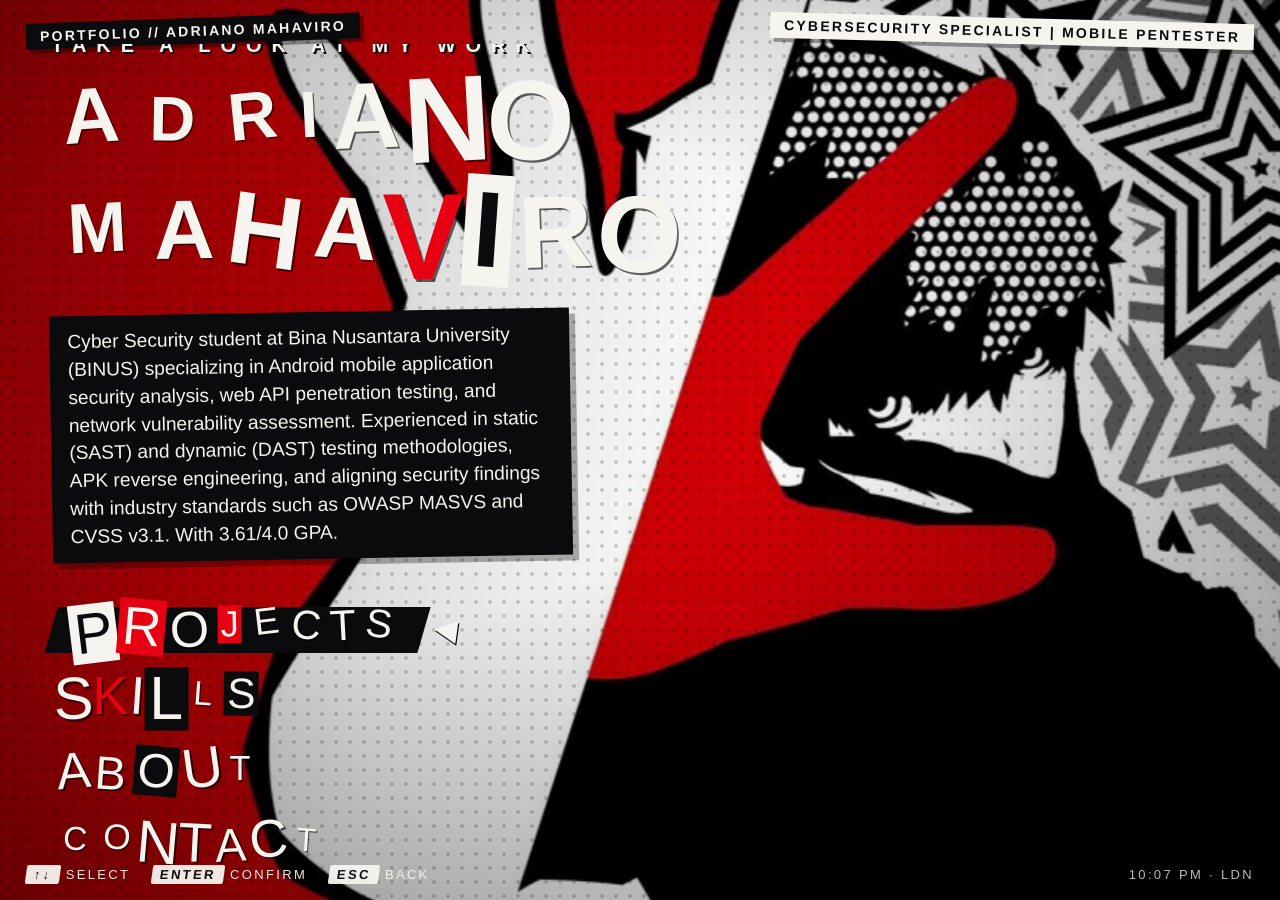
==== index.html @ ca7a55b4 "Update index.html" ====
<!DOCTYPE html>
<html lang="en">
<head>
<meta charset="UTF-8">
<meta name="viewport" content="width=device-width, initial-scale=1.0">
<title>ADRIANO MAHAVIRO · PORTFOLIO</title>
<link rel="stylesheet" href="css/style.css">
</head>
<body data-screen="home">

<!-- Background art layers -->
<div id="bg" aria-hidden="true">
  <div class="bg-layer" id="bg-stripes"></div>
  <svg class="bg-star" style="left:6%;top:8%;width:26vmax;height:26vmax" viewBox="0 0 100 100">
    <polygon points="50,0 60,35 98,35 68,57 78,94 50,72 22,94 32,57 2,35 40,35" fill="#000"/>
  </svg>
  <svg class="bg-star s2" style="right:4%;bottom:6%;width:34vmax;height:34vmax" viewBox="0 0 100 100">
    <polygon points="50,0 60,35 98,35 68,57 78,94 50,72 22,94 32,57 2,35 40,35" fill="#fff"/>
  </svg>
  <!-- Per-screen menu artwork: assets/menus/<screen>.jpg
       Each falls back to the CSS stripes if its file is missing -->
  <img class="menu-art" id="art-home" src="assets/menus/home.jpg" alt=""
       onload="document.body.classList.add('has-art-home')" onerror="this.remove()">
  <img class="menu-art" id="art-projects" src="assets/menus/projects.jpg" alt=""
       onload="document.body.classList.add('has-art-projects')" onerror="this.remove()">
  <img class="menu-art" id="art-skills" src="assets/menus/skills.jpg" alt=""
       onload="document.body.classList.add('has-art-skills')" onerror="this.remove()">
  <img class="menu-art" id="art-about" src="assets/menus/about.jpg" alt=""
       onload="document.body.classList.add('has-art-about')" onerror="this.remove()">
  <img class="menu-art" id="art-contact" src="assets/menus/contact.jpg" alt=""
       onload="document.body.classList.add('has-art-contact')" onerror="this.remove()">
  <div class="bg-layer" id="bg-halftone"></div>
  <div class="bg-layer" id="bg-vignette"></div>
</div>
<div id="slash" aria-hidden="true"></div>

<!-- Hero art: drop your file at assets/hero.png (transparent PNG looks best) -->
<img id="hero-art" src="assets/hero.png" alt="" onerror="this.remove()">

<!-- Screen transition wipe -->
<div id="wipe" aria-hidden="true">
  <div class="pane p3"></div>
  <div class="pane p2"></div>
  <div class="pane p1"></div>
  <div class="flash"></div>
</div>

<!-- Custom animated cursor + select sound -->
<div id="cursor" aria-hidden="true"></div>
<audio id="sfx-select" src="assets/sfx/select.mp3" preload="auto"></audio>

<div id="shell">
  <div id="hud-top">
    <div class="hud-tag">Portfolio // Adriano Mahaviro</div>
    <div class="hud-tag alt">Cybersecurity Specialist | Mobile Pentester</div>
  </div>

  <div id="stage">

    <!-- HOME -->
    <section class="screen active" id="screen-home" aria-label="Main menu">
      <div id="intro-eyebrow">Take a look at my work</div>
      <h1 id="big-name">
        <span class="ransom" data-ransom="ADRIANO"></span>
        <span class="ransom" data-ransom="MAHAVIRO"></span>
      </h1>
      <p id="tagline">
        Cyber Security student at Bina Nusantara University (BINUS) specializing in Android mobile application security analysis, web API penetration testing, and network vulnerability assessment. Experienced in static (SAST) and dynamic (DAST) testing methodologies, APK reverse engineering, and aligning security findings with industry standards such as OWASP MASVS and CVSS v3.1. With 3.61/4.0 GPA.
      </p>
      <nav id="menu" aria-label="Sections">
        <button class="menu-item sel" data-target="projects">
          <span class="ransom" data-ransom="PROJECTS"></span><span class="cursor-mark">◀</span>
        </button>
        <button class="menu-item" data-target="skills">
          <span class="ransom" data-ransom="SKILLS"></span><span class="cursor-mark">◀</span>
        </button>
        <button class="menu-item" data-target="about">
          <span class="ransom" data-ransom="ABOUT"></span><span class="cursor-mark">◀</span>
        </button>
        <button class="menu-item" data-target="contact">
          <span class="ransom" data-ransom="CONTACT"></span><span class="cursor-mark">◀</span>
        </button>
      </nav>
    </section>

    <!-- PROJECTS -->
    <section class="screen sub" id="screen-projects" aria-label="Projects">
      <div class="screen-head"><span class="ransom" data-ransom="PROJECTS"></span></div>
      <button class="back-hint" data-back>ESC · Back</button>
      <div class="grid-label"><span class="bar"></span>Featured</div>
      <div id="feat-grid" class="grid"></div>
      <div class="grid-label"><span class="bar"></span>All repositories</div>
      <div id="repo-status">Contacting GitHub…</div>
      <div id="repo-grid" class="grid"></div>
    </section>

    <!-- SKILLS -->
    <section class="screen sub" id="screen-skills" aria-label="Skills">
      <div class="screen-head"><span class="ransom" data-ransom="SKILLS"></span></div>
      <button class="back-hint" data-back>ESC · Back</button>
      <div id="skills-body"></div>
    </section>

    <!-- ABOUT -->
    <section class="screen sub align-right" id="screen-about" aria-label="About">
      <div class="screen-head"><span class="ransom" data-ransom="ABOUT"></span></div>
      <button class="back-hint" data-back>ESC · Back</button>
      <div class="paper">
        <p><strong>Cybersecurity Specialist | Mobile Pentester | CNSP Certified</strong></p>
        <p>Cyber Security student at Bina Nusantara University (BINUS) specializing in Android mobile application security analysis, web API penetration testing, and network vulnerability assessment. Experienced in static (SAST) and dynamic (DAST) testing methodologies, APK reverse engineering, and aligning security findings with industry standards such as OWASP MASVS and CVSS v3.1.</p>
        <hr>
        <h3>Professional Certifications</h3>
        <ul>
          <li><strong>Certified Network Security Practitioner (CNSP)</strong> — The SecOps Group (Merit Pass) • <a href="./AdrianoMahaviro-CertifiedNetworkSecurityPractitioner(CNSP).pdf" target="_blank" rel="noopener">View Certificate PDF</a></li>
        </ul>
        <hr>
        <h3>Technical Skills</h3>
        <ul>
          <li><strong>Methodologies &amp; Standards:</strong> OWASP MASVS, CVSS v3.1, SAST, DAST, DevSecOps Pipelines</li>
          <li><strong>Security &amp; Pentesting Tools:</strong> Burp Suite, JADX-GUI, Frida, Apktool, Zipalign</li>
          <li><strong>Programming Languages &amp; Databases:</strong> Python, C, SQL (MariaDB, MySQL)</li>
          <li><strong>Operating Systems &amp; Analysis:</strong> Kali Linux, Ubuntu, API Mapping, Root &amp; SSL Pinning Bypass</li>
        </ul>
        <hr>
        <h3>Featured Security Projects</h3>
        <ul>
          <li><strong>Android Mobile Application Security Assessment</strong> — Conducted SAST and DAST on large-scale Android applications using JADX-GUI and Burp Suite. Identified API authorization vulnerabilities (BOLA/IDOR), cleartext traffic misconfigurations, and unverified App Link intent filters. Authored comprehensive security audit reports featuring CVSS v3.1 scoring frameworks and client/server remediation strategies.</li>
          <li><strong>HackTheBox (HTB) Laboratory Penetration Testing</strong> — Performed systematic network and web application enumeration to obtain initial access (User Shell). Analyzed internal scripts, misconfigured system binaries, and cron jobs for privilege escalation to Root access.</li>
          <li><strong>Computational Data Systems &amp; Python Scripting</strong> — Developed custom Python scripts for sequential data parsing and visualization using Biopython and Matplotlib. Designed MariaDB/MySQL database schemas incorporating complex table joins, dynamic aggregations, and string manipulation functions. Implemented self-balancing AVL Tree algorithms in C for efficient binary search operations.</li>
        </ul>
        <hr>
        <h3>Education</h3>
        <p><strong>Bina Nusantara University (BINUS)</strong></p>
        <ul>
          <li>Student of Computer Science (Cyber Security) GPA: 3.61</li>
          <li>Learning Focus: SIEM TOOLS</li>
        </ul>
        <hr>
        <p><strong>Public Sector Android Security Assessment</strong> — Performed vulnerability testing on a large-scale Indonesian public sector mobile application. Identified API endpoint misconfigurations and client-side data leakage risks using Burp Suite and JADX-GUI. Followed ethical security research standards without publishing actionable exploits or sensitive documentation.</p>
      </div>
      <a class="cv-btn" href="./AdrianoMahaviro-CertifiedNetworkSecurityPractitioner(CNSP).pdf" target="_blank" rel="noopener">
        <span>⬇ View Certificate PDF</span>
      </a>
    </section>

    <!-- CONTACT -->
    <section class="screen sub align-right" id="screen-contact" aria-label="Contact">
      <div class="screen-head"><span class="ransom" data-ransom="CONTACT"></span></div>
      <button class="back-hint" data-back>ESC · Back</button>
      <div class="paper" style="max-width:620px">
        <p>I'm open to <strong>security research, mobile pentesting, and cybersecurity collaboration opportunities</strong>. Drop me a message below and it goes straight to my inbox, or reach out through any of the links below.</p>
      </div>
      <div class="contact-list">
        <a class="contact-chip" href="mailto:adrianomahaviro0410@gmail.com"><span>Email ✉</span></a>
        <a class="contact-chip" href="mailto:adriano.mahaviro@binus.ac.id"><span>Secondary Email ✉</span></a>
        <a class="contact-chip" href="https://www.linkedin.com/in/adriano-mahaviro-316279323/" target="_blank" rel="noopener"><span>LinkedIn ↗</span></a>
        <a class="contact-chip" href="https://github.com/adrianomahaviro0410-lgtm" target="_blank" rel="noopener"><span>GitHub ↗</span></a>
        <a class="contact-chip" href="./AdrianoMahaviro-CertifiedNetworkSecurityPractitioner(CNSP).pdf" target="_blank" rel="noopener"><span>CNSP PDF ⬇</span></a>
      </div>

      <div class="paper" style="max-width:620px">
        <h3>Security Audit Reports &amp; Write-Ups Index</h3>
        <table>
          <thead>
            <tr>
              <th>Project / Machine</th>
              <th>Domain / Category</th>
              <th>Severity / Focus</th>
              <th>Report Link</th>
            </tr>
          </thead>
          <tbody>
            <tr>
              <td><strong>HTB: Cap</strong></td>
              <td>Linux / Network Pentesting</td>
              <td>Enumeration &amp; PrivEsc</td>
              <td><a href="./WU%20Cap.pdf" target="_blank" rel="noopener">View PDF Report</a></td>
            </tr>
            <tr>
              <td><strong>SmartStudy App</strong></td>
              <td>Web &amp; Cloud (PKM-KC)</td>
              <td>Priority Algorithm &amp; Supabase</td>
              <td><a href="https://github.com/adrianomahaviro0410-lgtm/SoftEng" target="_blank" rel="noopener">View Repository</a></td>
            </tr>
          </tbody>
        </table>
      </div>

      <!-- Message form — relayed to your inbox via formsubmit.co.
           NOTE: the first-ever submission emails you a one-time activation link. -->
      <form id="contact-form" class="paper" style="max-width:620px" novalidate>
        <div class="form-head">Send me a message</div>
        <label class="field">
          <span>Name</span>
          <input type="text" name="name" required maxlength="100" autocomplete="name">
        </label>
        <label class="field">
          <span>Your email</span>
          <input type="email" name="email" required maxlength="150" autocomplete="email">
        </label>
        <label class="field">
          <span>Message</span>
          <textarea name="message" required rows="5" maxlength="3000"></textarea>
        </label>
        <!-- honeypot: bots fill this, humans never see it -->
        <input type="text" name="_honey" tabindex="-1" autocomplete="off"
               style="position:absolute;left:-5000px" aria-hidden="true">
        <div class="form-foot">
          <button type="submit" class="cv-btn form-send"><span>Send it ➤</span></button>
          <div id="form-status" role="status"></div>
        </div>
      </form>
    </section>

  </div>

  <div id="hud-bottom">
    <span><span class="key">↑↓</span>Select</span>
    <span><span class="key">Enter</span>Confirm</span>
    <span><span class="key">Esc</span>Back</span>
    <span style="margin-left:auto;opacity:.8" id="clock"></span>
  </div>
</div>

<!-- MVC: model = data, view = DOM, controller = events -->
<script src="js/model.js" defer></script>
<script src="js/view.js" defer></script>
<script src="js/controller.js" defer></script>
</body>
</html>
---- css/style.css ----
:root{
  --red:#e60012;
  --red-deep:#a3000c;
  --black:#0b0b0d;
  --white:#f6f4ef;
  --ink:#111;
}
*{margin:0;padding:0;box-sizing:border-box;}
html,body{height:100%;}
body{
  background:var(--black);
  color:var(--white);
  font-family:'Barlow Condensed','Arial Narrow',Arial,sans-serif;
  overflow:hidden;
  -webkit-font-smoothing:antialiased;
  user-select:none;
}
.display{font-family:'Archivo Black','Arial Black',Impact,sans-serif;}

/* ============ BACKGROUND LAYERS ============ */
#bg{position:fixed;inset:-6vmax;z-index:0;pointer-events:none;}
.bg-layer{position:absolute;inset:0;will-change:transform;}
#bg-stripes{
  background:repeating-linear-gradient(115deg,
    var(--red) 0 46px, var(--red-deep) 46px 52px,
    var(--red) 52px 120px, #c4000f 120px 126px);
  animation:stripeDrift 22s linear infinite;
}
@keyframes stripeDrift{from{background-position:0 0;}to{background-position:520px 0;}}
#bg-halftone{
  background-image:radial-gradient(circle, rgba(0,0,0,.35) 1.6px, transparent 1.7px);
  background-size:14px 14px;
  mix-blend-mode:multiply;
  animation:halftoneDrift 30s linear infinite;
}
@keyframes halftoneDrift{from{background-position:0 0;}to{background-position:-140px 140px;}}
#bg-vignette{
  background:radial-gradient(ellipse at 32% 40%, transparent 30%, rgba(0,0,0,.72) 100%);
}
.bg-star{position:absolute;opacity:.16;animation:spin 60s linear infinite;transform-origin:center;}
.bg-star.s2{animation-duration:90s;animation-direction:reverse;opacity:.1;}
@keyframes spin{to{transform:rotate(360deg);}}

/* big black slash behind the menu, like a torn silhouette */
#slash{
  position:fixed;z-index:1;inset:0;pointer-events:none;
  background:var(--black);
  clip-path:polygon(58% 0, 100% 0, 100% 100%, 40% 100%, 52% 62%, 45% 60%, 60% 24%, 51% 22%);
  transition:clip-path .8s cubic-bezier(.8,0,.15,1);
}
body[data-screen]:not([data-screen="home"]) #slash{
  clip-path:polygon(0 0, 100% 0, 100% 100%, 0 100%, 0 62%, 0 60%, 0 24%, 0 22%);
}

/* ============ SHELL / HUD ============ */
#shell{position:relative;z-index:2;height:100%;display:flex;flex-direction:column;}
#hud-top{
  display:flex;justify-content:space-between;align-items:flex-start;
  padding:18px 26px 0;letter-spacing:.14em;font-weight:600;
}
.hud-tag{
  background:var(--black);color:var(--white);
  padding:5px 14px;transform:rotate(-2deg);
  font-size:14px;text-transform:uppercase;
  box-shadow:4px 4px 0 rgba(0,0,0,.35);
}
.hud-tag.alt{background:var(--white);color:var(--black);transform:rotate(1.5deg);}
#hud-bottom{
  padding:0 26px 16px;display:flex;gap:22px;align-items:center;
  font-size:13px;letter-spacing:.18em;text-transform:uppercase;opacity:.95;
}
#hud-bottom .key{
  display:inline-block;background:var(--white);color:var(--black);
  padding:2px 8px;margin-right:6px;font-weight:700;transform:skewX(-8deg);
  border-radius:2px;
}
#stage{flex:1;position:relative;overflow:hidden;}

/* ============ SCREENS ============ */
.screen{
  position:absolute;inset:0;padding:2vh 4vw;
  display:none;overflow-y:auto;overflow-x:hidden;
  scrollbar-width:thin;scrollbar-color:var(--red) transparent;
}
.screen.active{display:block;}
.screen::-webkit-scrollbar{width:8px;}
.screen::-webkit-scrollbar-thumb{background:var(--red);}

/* ---------- HOME ---------- */
#screen-home{display:none;padding:0 4vw;}
#screen-home.active{display:flex;flex-direction:column;justify-content:center;}
#intro-eyebrow{
  font-size:clamp(14px,1.6vw,20px);letter-spacing:.5em;text-transform:uppercase;
  margin-bottom:1.2vh;font-weight:700;text-shadow:2px 2px 0 var(--black);
}
#big-name{line-height:.92;margin-bottom:2.5vh;}
#big-name .ransom{font-size:clamp(44px,8.5vw,124px);display:block;}
#tagline{
  max-width:520px;font-size:clamp(15px,1.5vw,20px);line-height:1.45;
  background:var(--black);padding:12px 18px;transform:rotate(-1deg);
  box-shadow:6px 6px 0 rgba(0,0,0,.3);
}
#menu{margin-top:4vh;display:flex;flex-direction:column;align-items:flex-start;gap:.6vh;}
.menu-item{
  background:none;border:0;cursor:pointer;color:var(--white);
  text-align:left;position:relative;padding:2px 14px 2px 4px;
  transform:translateX(-60px);opacity:0;
}
.menu-item .ransom{font-size:clamp(26px,4.2vw,56px);}
.loaded .menu-item{animation:menuIn .55s cubic-bezier(.2,1.2,.3,1) forwards;}
.menu-item:nth-child(1){animation-delay:.15s;}
.menu-item:nth-child(2){animation-delay:.25s;}
.menu-item:nth-child(3){animation-delay:.35s;}
.menu-item:nth-child(4){animation-delay:.45s;}
@keyframes menuIn{to{transform:translateX(0);opacity:1;}}
.menu-item::before{
  content:"";position:absolute;left:-4%;top:18%;height:70%;width:0;
  background:var(--black);transform:skewX(-16deg);z-index:-1;
  transition:width .18s cubic-bezier(.7,0,.3,1);
}
.menu-item.sel::before{width:108%;}
.menu-item.sel{transform:translateX(14px) !important;}
.menu-item.sel .ch{color:var(--white);}
.menu-item.sel .ch.box{background:var(--red);color:var(--white);}
.menu-item.sel .ch.boxw{background:var(--white);color:var(--black);}
.menu-item:focus-visible{outline:3px dashed var(--white);outline-offset:4px;}
.cursor-mark{
  position:absolute;right:-46px;top:50%;transform:translateY(-50%) rotate(8deg);
  font-size:clamp(18px,2.4vw,30px);opacity:0;transition:opacity .12s;
  color:var(--white);text-shadow:2px 2px 0 var(--black);
}
.menu-item.sel .cursor-mark{opacity:1;animation:pulse 0.9s ease-in-out infinite;}
@keyframes pulse{0%,100%{transform:translateY(-50%) rotate(8deg) scale(1);}50%{transform:translateY(-50%) rotate(8deg) scale(1.18);}}

/* ---------- RANSOM LETTERS ---------- */
.ransom{display:inline-block;white-space:nowrap;}
.ransom .ch{
  display:inline-block;line-height:1;padding:0 .01em;
  transition:transform .15s;
}
.ransom .ch.box{background:var(--black);color:var(--white);padding:.02em .08em;margin:0 .03em;}
.ransom .ch.boxw{background:var(--white);color:var(--black);padding:.02em .08em;margin:0 .03em;}
.ransom .ch.red{color:var(--red);text-shadow:1px 1px 0 var(--black);}
.menu-item:hover .ch,.menu-item.sel .ch{animation:jitter .35s ease both;}
.menu-item:hover .ch:nth-child(odd){animation-delay:.03s;}
.menu-item:hover .ch:nth-child(3n){animation-delay:.06s;}
@keyframes jitter{
  0%{transform:var(--t) translateY(0);}
  35%{transform:var(--t) translateY(-6px) rotate(3deg);}
  70%{transform:var(--t) translateY(2px) rotate(-2deg);}
  100%{transform:var(--t) translateY(0);}
}

/* ---------- SUB-SCREEN CHROME ---------- */
.sub{background:transparent;}
.sub .screen-head{margin:1vh 0 3.5vh;position:relative;display:inline-block;}
.sub .screen-head .ransom{font-size:clamp(38px,6vw,84px);}
.sub .screen-head::after{
  content:"";position:absolute;left:-6px;bottom:-10px;height:10px;width:105%;
  background:var(--red);transform:skewX(-24deg);
}
.back-hint{
  display:inline-block;margin-left:22px;vertical-align:middle;
  font-size:13px;letter-spacing:.2em;text-transform:uppercase;
  background:var(--white);color:var(--black);padding:4px 10px;transform:rotate(-2deg);
  cursor:pointer;border:0;font-weight:700;font-family:inherit;
}
.back-hint:hover{background:var(--red);color:var(--white);}

/* ---------- PROJECTS ---------- */
#repo-status{font-size:15px;letter-spacing:.2em;text-transform:uppercase;margin-bottom:2vh;opacity:.85;}
.grid{
  display:grid;grid-template-columns:repeat(auto-fill,minmax(330px,1fr));
  gap:26px 34px;padding-top:14px;
}
#repo-grid{padding-bottom:6vh;}
.card{
  color:var(--ink);position:relative;
  padding:20px 22px 18px;cursor:pointer;text-decoration:none;display:block;
  transform:rotate(var(--tilt)) translateY(24px);opacity:0;
  transition:transform .18s cubic-bezier(.7,0,.3,1), filter .18s;
  filter:drop-shadow(7px 7px 0 rgba(0,0,0,.5));
}
.card::before{
  content:"";position:absolute;inset:0;background:var(--white);
  clip-path:polygon(0 6%, 3% 0, 100% 0, 100% 88%, 97% 100%, 0 100%);
}
.card>*{position:relative;}
.screen.active .card{animation:cardIn .5s cubic-bezier(.2,1.1,.3,1) forwards;animation-delay:var(--d);}
@keyframes cardIn{to{transform:rotate(var(--tilt)) translateY(0);opacity:1;}}
.card:hover{
  transform:rotate(0deg) scale(1.03) !important;
  filter:drop-shadow(10px 10px 0 var(--black));
  z-index:3;
}
.card .lang{
  position:absolute;top:-12px;right:14px;
  background:var(--black);color:var(--white);
  font-weight:700;font-size:13px;letter-spacing:.14em;text-transform:uppercase;
  padding:4px 12px;transform:rotate(2deg);
}
.card .lang::before{content:"";display:inline-block;width:9px;height:9px;border-radius:50%;
  background:var(--lc,var(--red));margin-right:7px;}
.card h3{
  font-family:'Archivo Black','Arial Black',Impact,sans-serif;
  font-size:21px;line-height:1.05;text-transform:uppercase;
  margin-bottom:10px;word-break:break-word;
}
.card h3 em{font-style:normal;color:var(--red);}
.card p{font-size:15.5px;line-height:1.4;min-height:44px;color:#2c2c2c;}
.card .meta{
  margin-top:14px;display:flex;justify-content:space-between;align-items:center;
  font-size:13px;letter-spacing:.12em;text-transform:uppercase;font-weight:700;
}
.card .meta .go{
  background:var(--red);color:var(--white);padding:4px 12px;transform:skewX(-10deg);
  transition:background .15s;
}
.card:hover .meta .go{background:var(--black);}

/* ---------- FEATURED CARDS ---------- */
.card.feat{color:var(--white);filter:drop-shadow(7px 7px 0 var(--red-deep));}
.card.feat::before{background:var(--black);}
.card.feat:hover{filter:drop-shadow(10px 10px 0 var(--red));}
.card.feat p{color:#d8d5cf;}
.card.feat h3{color:var(--white);}
.card.feat .lang{background:var(--red);}
.card.feat .meta .go{background:var(--white);color:var(--black);}
.card.feat:hover .meta .go{background:var(--red);color:var(--white);}
#feat-grid,.grid{
  display:grid;grid-template-columns:repeat(auto-fill,minmax(330px,1fr));
  gap:26px 34px;padding-top:14px;
}
#repo-grid{padding-top:14px;}
.live-dot{
  display:inline-block;width:9px;height:9px;border-radius:50%;
  background:#3dff6e;margin-right:7px;animation:liveBlink 1.1s ease-in-out infinite;
}
@keyframes liveBlink{0%,100%{opacity:1;}50%{opacity:.25;}}
.grid-label{
  font-family:'Archivo Black','Arial Black',Impact,sans-serif;
  font-size:clamp(15px,1.7vw,20px);text-transform:uppercase;letter-spacing:.12em;
  margin:3.5vh 0 2vh;text-shadow:2px 2px 0 var(--black);
}
.grid-label .bar{display:inline-block;width:34px;height:12px;background:var(--white);
  transform:skewX(-24deg);margin-right:12px;vertical-align:baseline;}

/* ---------- SKILLS ---------- */
.skill-group{margin-bottom:5vh;max-width:920px;}
.skill-group h3{
  display:inline-block;background:var(--white);color:var(--black);
  font-family:'Archivo Black','Arial Black',Impact,sans-serif;
  font-size:clamp(18px,2.2vw,26px);text-transform:uppercase;
  padding:6px 16px;transform:rotate(-1.5deg);margin-bottom:2.4vh;
  box-shadow:5px 5px 0 var(--black);
}
.skill-row{display:flex;align-items:center;gap:18px;margin-bottom:12px;}
.skill-row .name{
  width:220px;flex-shrink:0;font-size:17px;font-weight:700;
  letter-spacing:.1em;text-transform:uppercase;text-shadow:1px 1px 0 var(--black);
}
.skill-bar{
  flex:1;height:20px;background:rgba(0,0,0,.55);position:relative;
  transform:skewX(-18deg);overflow:hidden;max-width:520px;
}
.skill-bar .fill{
  position:absolute;inset:0;width:0;background:var(--white);
  background-image:repeating-linear-gradient(90deg,transparent 0 26px, rgba(230,0,18,.22) 26px 30px);
  transition:width .9s cubic-bezier(.2,1,.3,1);
}
.skill-row .lv{
  font-family:'Archivo Black','Arial Black',Impact,sans-serif;
  font-size:15px;width:70px;text-align:right;text-shadow:2px 2px 0 var(--black);
}

/* ---------- ABOUT / CONTACT ---------- */
.paper{
  max-width:760px;background:var(--white);color:var(--ink);
  padding:30px 34px;font-size:18px;line-height:1.55;
  clip-path:polygon(0 4%, 2% 0, 100% 0, 100% 94%, 98% 100%, 0 100%);
  transform:rotate(-.6deg);box-shadow:10px 10px 0 rgba(0,0,0,.55);
  margin-bottom:4vh;
}
.paper strong{color:var(--red);}
.paper .stamp{
  display:inline-block;background:var(--black);color:var(--white);
  padding:2px 8px;transform:rotate(-2deg);font-weight:700;
}
.contact-list{display:flex;flex-wrap:wrap;gap:20px;padding-bottom:6vh;}
.contact-chip{
  background:var(--black);color:var(--white);text-decoration:none;
  font-family:'Archivo Black','Arial Black',Impact,sans-serif;
  font-size:clamp(16px,2vw,22px);text-transform:uppercase;
  padding:14px 26px;transform:skewX(-8deg) rotate(-1deg);
  transition:transform .15s, background .15s, color .15s;
  box-shadow:6px 6px 0 rgba(0,0,0,.4);
}
.contact-chip span{display:inline-block;transform:skewX(8deg);}
.contact-chip:hover{background:var(--white);color:var(--red);transform:skewX(-8deg) rotate(0) scale(1.06);}

/* ============ IMAGE SLOTS ============ */
/* 1. Hero art — big character/portrait on the right, over the black slash */
#hero-art{
  position:fixed;right:0;bottom:0;z-index:1;
  height:min(92vh,900px);max-width:46vw;object-fit:contain;object-position:bottom right;
  filter:drop-shadow(-14px 10px 0 rgba(230,0,18,.85)) drop-shadow(-4px 4px 12px rgba(0,0,0,.6));
  pointer-events:none;
  transition:transform .8s cubic-bezier(.8,0,.15,1), opacity .5s;
}
body[data-screen]:not([data-screen="home"]) #hero-art{
  transform:translateX(60%) skewX(-6deg);opacity:0;
}
@media (max-width:900px){#hero-art{max-width:70vw;opacity:.5;}}

/* 2. Project card thumbnails */
.card .thumb{
  margin:-20px -22px 14px;height:150px;overflow:hidden;position:relative;
  clip-path:polygon(0 0, 100% 0, 100% 82%, 0 100%);
  background:var(--black);
}
.card .thumb img{
  width:100%;height:100%;object-fit:cover;
  filter:grayscale(.9) contrast(1.15);
  transition:filter .2s, transform .3s;
}
.card:hover .thumb img{filter:grayscale(0) contrast(1.05);transform:scale(1.05);}
.card .thumb::after{
  content:"";position:absolute;inset:0;
  background:linear-gradient(115deg, transparent 78%, var(--red) 78.5%);
}

/* 3. About photo — taped-up polaroid */
.about-photo{
  float:right;width:min(240px,38%);margin:0 0 14px 22px;
  background:var(--white);padding:10px 10px 34px;
  transform:rotate(3deg);
  box-shadow:8px 8px 0 rgba(0,0,0,.35);
  position:relative;
}
.about-photo img{width:100%;display:block;filter:contrast(1.05);}
.about-photo::before{
  content:"";position:absolute;top:-12px;left:50%;transform:translateX(-50%) rotate(-4deg);
  width:90px;height:26px;background:var(--red);opacity:.9;
  clip-path:polygon(4% 0, 96% 8%, 100% 92%, 0 100%);
}
.about-photo figcaption{
  text-align:center;margin-top:8px;font-weight:700;letter-spacing:.14em;
  text-transform:uppercase;font-size:12px;color:var(--ink);
}

/* ============ WIPE TRANSITION ============ */
#wipe{position:fixed;inset:-10%;z-index:50;pointer-events:none;}
#wipe .pane{
  position:absolute;inset:0;transform:translateX(-130%) skewX(-14deg);
}
#wipe .p1{background:var(--red);}
#wipe .p2{background:var(--black);}
#wipe .p3{background:var(--white);}
#wipe.go .pane{animation:wipeAcross .7s cubic-bezier(.75,0,.2,1) forwards;}
#wipe.go .p2{animation-delay:.06s;}
#wipe.go .p1{animation-delay:.12s;}
@keyframes wipeAcross{
  0%{transform:translateX(-130%) skewX(-14deg);}
  45%{transform:translateX(0%) skewX(-14deg);}
  55%{transform:translateX(0%) skewX(-14deg);}
  100%{transform:translateX(130%) skewX(-14deg);}
}
#wipe .flash{
  position:absolute;inset:0;background:var(--white);opacity:0;
}
#wipe.go .flash{animation:flash .7s linear forwards;}
@keyframes flash{0%,44%{opacity:0;}48%{opacity:1;}56%{opacity:0;}100%{opacity:0;}}

/* ============ CUSTOM ANIMATED CURSOR ============ */
@media (pointer:fine){
  body.cursor-on, body.cursor-on *{cursor:none !important;}
}
#cursor{
  position:fixed;left:0;top:0;width:48px;height:48px;z-index:9999;
  pointer-events:none;display:none;
  background-repeat:no-repeat;background-position:0 0;
  background-image:url("../assets/cursors/normal.png");
  margin:-3px 0 0 -4px; /* NORMAL hotspot */
}
#cursor.link{
  background-image:url("../assets/cursors/link.png");
  margin:-6px 0 0 -6px; /* LINK_SELECT hotspot */
}

/* clickable name */
#big-name{cursor:pointer;width:max-content;}
#big-name:hover .ch{animation:jitter .35s ease both;}
#big-name:hover .ch:nth-child(odd){animation-delay:.03s;}
#big-name:hover .ch:nth-child(3n){animation-delay:.06s;}
#big-name:active{transform:scale(.985);}

/* ============ PER-SCREEN MENU ARTWORK ============ */
/* Each screen can have its own art at assets/menus/<screen>.jpg.
   Missing files remove themselves; the CSS stripes show through. */
.menu-art{
  position:absolute;inset:0;width:100%;height:100%;object-fit:cover;
  opacity:0;will-change:transform;pointer-events:none;
  transition:opacity .55s ease;
}
body[data-screen="home"]     #art-home,
body[data-screen="projects"] #art-projects,
body[data-screen="skills"]   #art-skills,
body[data-screen="about"]    #art-about,
body[data-screen="contact"]  #art-contact{opacity:1;}

/* the home artwork carries its own black diagonal — drop the CSS slash */
body.has-art-home #slash{display:none;}
/* soften the halftone overlay whenever a screen's art is showing */
body.has-art-home[data-screen="home"] #bg-halftone,
body.has-art-projects[data-screen="projects"] #bg-halftone,
body.has-art-skills[data-screen="skills"] #bg-halftone,
body.has-art-about[data-screen="about"] #bg-halftone,
body.has-art-contact[data-screen="contact"] #bg-halftone{opacity:.5;}

/* readability scrims — darken the side the content sits on */
body.has-art-home[data-screen="home"] #bg-vignette,
body.has-art-skills[data-screen="skills"] #bg-vignette{
  background:
    linear-gradient(100deg, rgba(0,0,0,.42) 0%, rgba(0,0,0,.12) 36%, transparent 58%),
    radial-gradient(ellipse at 32% 40%, transparent 30%, rgba(0,0,0,.55) 100%);
}
body.has-art-contact[data-screen="contact"] #bg-vignette{
  background:
    linear-gradient(260deg, rgba(0,0,0,.48) 0%, rgba(0,0,0,.14) 38%, transparent 60%),
    radial-gradient(ellipse at 68% 40%, transparent 30%, rgba(0,0,0,.55) 100%);
}
/* the About art's star pattern is busy — heavier scrim so the header reads */
body.has-art-about[data-screen="about"] #bg-vignette{
  background:
    linear-gradient(260deg, rgba(0,0,0,.72) 0%, rgba(0,0,0,.3) 42%, transparent 64%),
    radial-gradient(ellipse at 68% 40%, transparent 25%, rgba(0,0,0,.6) 100%);
}
body.has-art-home #menu .ch:not(.box):not(.boxw),
body.has-art-home #big-name .ch:not(.box):not(.boxw){
  text-shadow:2px 2px 0 rgba(0,0,0,.6);
}

/* ============ RIGHT-ALIGNED SCREENS (art on the left) ============ */
.screen.align-right.active{
  display:flex;flex-direction:column;align-items:flex-end;
}
.screen.align-right .contact-list{justify-content:flex-end;}
.screen.align-right .paper{transform:rotate(.6deg);}
.screen.align-right .about-photo{
  float:left;margin:0 22px 14px 0;transform:rotate(-3deg);
}
@media (max-width:820px){
  /* on small screens the art is mostly behind content anyway — keep it simple */
  .screen.align-right.active{align-items:stretch;}
  .screen.align-right .contact-list{justify-content:flex-start;}
}

/* ============ CV DOWNLOAD BUTTON ============ */
.cv-btn{
  display:inline-block;margin-bottom:6vh;text-decoration:none;
  background:var(--red);color:var(--white);
  font-family:'Archivo Black','Arial Black',Impact,sans-serif;
  font-size:clamp(17px,2.2vw,24px);text-transform:uppercase;letter-spacing:.06em;
  padding:16px 30px;transform:skewX(-8deg) rotate(-1deg);
  box-shadow:7px 7px 0 var(--black);
  transition:transform .15s, background .15s, color .15s, box-shadow .15s;
}
.cv-btn span{display:inline-block;transform:skewX(8deg);}
.cv-btn:hover{
  background:var(--white);color:var(--red);
  transform:skewX(-8deg) rotate(0) scale(1.05);
  box-shadow:10px 10px 0 var(--black);
}
.cv-btn:active{transform:skewX(-8deg) scale(.97);}

/* ============ CONTACT FORM ============ */
#contact-form{width:100%;}
.form-head{
  font-family:'Archivo Black','Arial Black',Impact,sans-serif;
  font-size:clamp(18px,2.2vw,24px);text-transform:uppercase;
  margin-bottom:18px;position:relative;display:inline-block;
}
.form-head::after{
  content:"";position:absolute;left:0;bottom:-6px;height:7px;width:100%;
  background:var(--red);transform:skewX(-24deg);
}
.field{display:block;margin-bottom:14px;}
.field span{
  display:block;font-weight:700;letter-spacing:.14em;text-transform:uppercase;
  font-size:12px;margin-bottom:5px;
}
.field input,.field textarea{
  width:100%;border:3px solid var(--black);background:#fff;color:var(--ink);
  padding:10px 12px;font-family:inherit;font-size:16px;
  transform:skewX(-2deg);transition:border-color .15s, box-shadow .15s;
}
.field input:focus,.field textarea:focus{
  outline:none;border-color:var(--red);box-shadow:4px 4px 0 var(--red);
}
.field textarea{resize:vertical;min-height:110px;}
.form-foot{display:flex;align-items:center;gap:18px;flex-wrap:wrap;margin-top:6px;}
.form-send{border:0;cursor:pointer;margin-bottom:0;font-size:17px;padding:12px 26px;}
.form-send:disabled{opacity:.55;cursor:wait;}
#form-status{
  font-weight:700;letter-spacing:.08em;font-size:13px;
  text-transform:uppercase;color:var(--ink);
}
.paper a{color:var(--red);font-weight:700;}
.paper a:hover{background:var(--red);color:var(--white);text-decoration:none;}
.paper .quote em{
  display:inline;background:var(--black);color:var(--white);
  font-style:italic;padding:1px 6px;box-decoration-break:clone;
  -webkit-box-decoration-break:clone;line-height:1.7;
}

/* ============ RESPONSIVE / MOTION ============ */
@media (max-width:700px){
  .skill-row .name{width:130px;font-size:14px;}
  #hud-bottom{font-size:11px;gap:12px;flex-wrap:wrap;}
  .grid{
  display:grid;grid-template-columns:repeat(auto-fill,minmax(330px,1fr));
  gap:26px 34px;padding-top:14px;
}
#repo-grid{grid-template-columns:1fr;}
  .cursor-mark{right:-34px;}
}
@media (prefers-reduced-motion:reduce){
  *,*::before,*::after{animation-duration:.001s !important;transition-duration:.001s !important;}
}
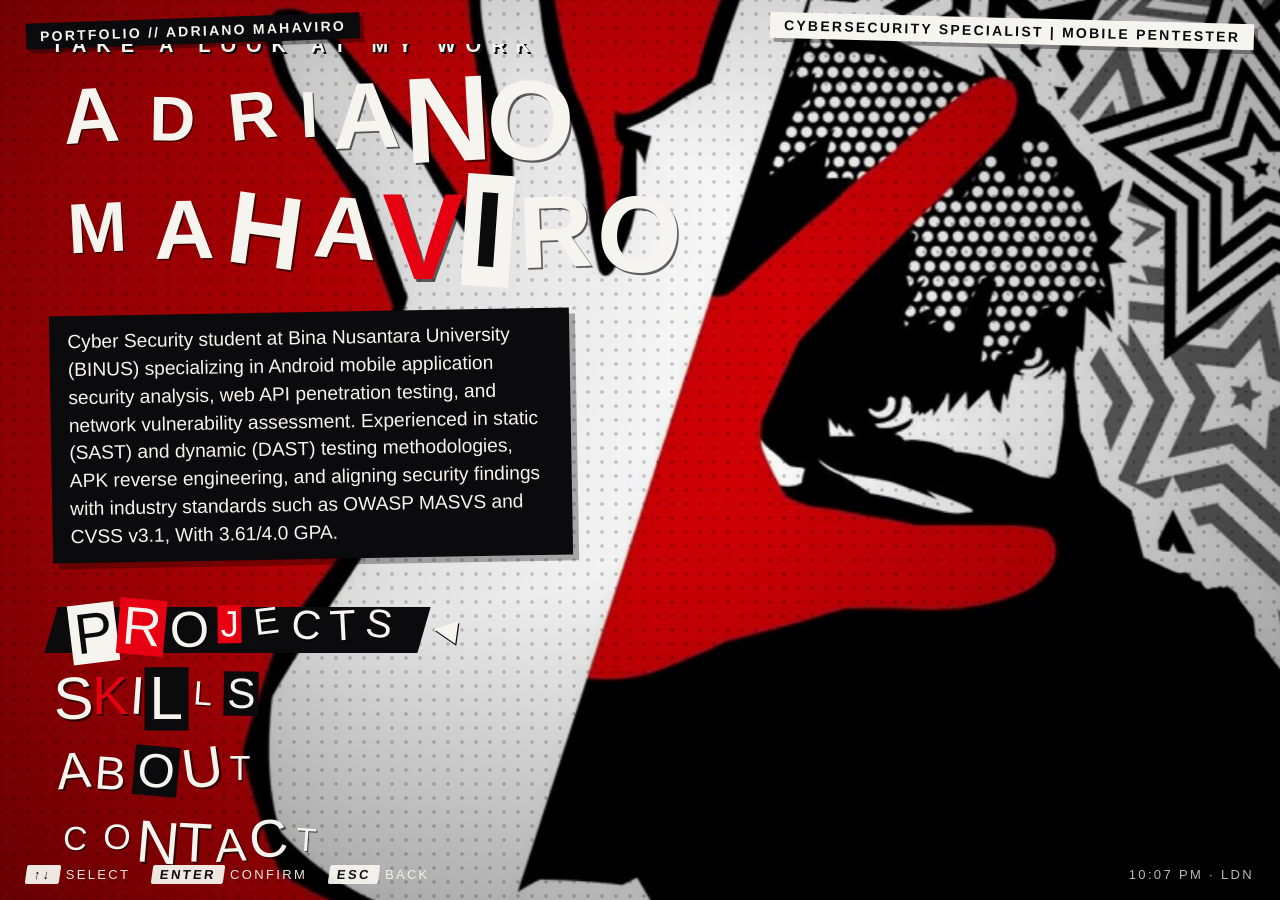
==== commit 488d0f61: "Update index.html" ====
--- a/index.html
+++ b/index.html
@@ -65,7 +65,7 @@
         <span class="ransom" data-ransom="MAHAVIRO"></span>
       </h1>
       <p id="tagline">
-        Cyber Security student at Bina Nusantara University (BINUS) specializing in Android mobile application security analysis, web API penetration testing, and network vulnerability assessment. Experienced in static (SAST) and dynamic (DAST) testing methodologies, APK reverse engineering, and aligning security findings with industry standards such as OWASP MASVS and CVSS v3.1. With 3.61/4.0 GPA.
+        Cyber Security student at Bina Nusantara University (BINUS) specializing in Android mobile application security analysis, web API penetration testing, and network vulnerability assessment. Experienced in static (SAST) and dynamic (DAST) testing methodologies, APK reverse engineering, and aligning security findings with industry standards such as OWASP MASVS and CVSS v3.1, With 3.61/4.0 GPA.
       </p>
       <nav id="menu" aria-label="Sections">
         <button class="menu-item sel" data-target="projects">
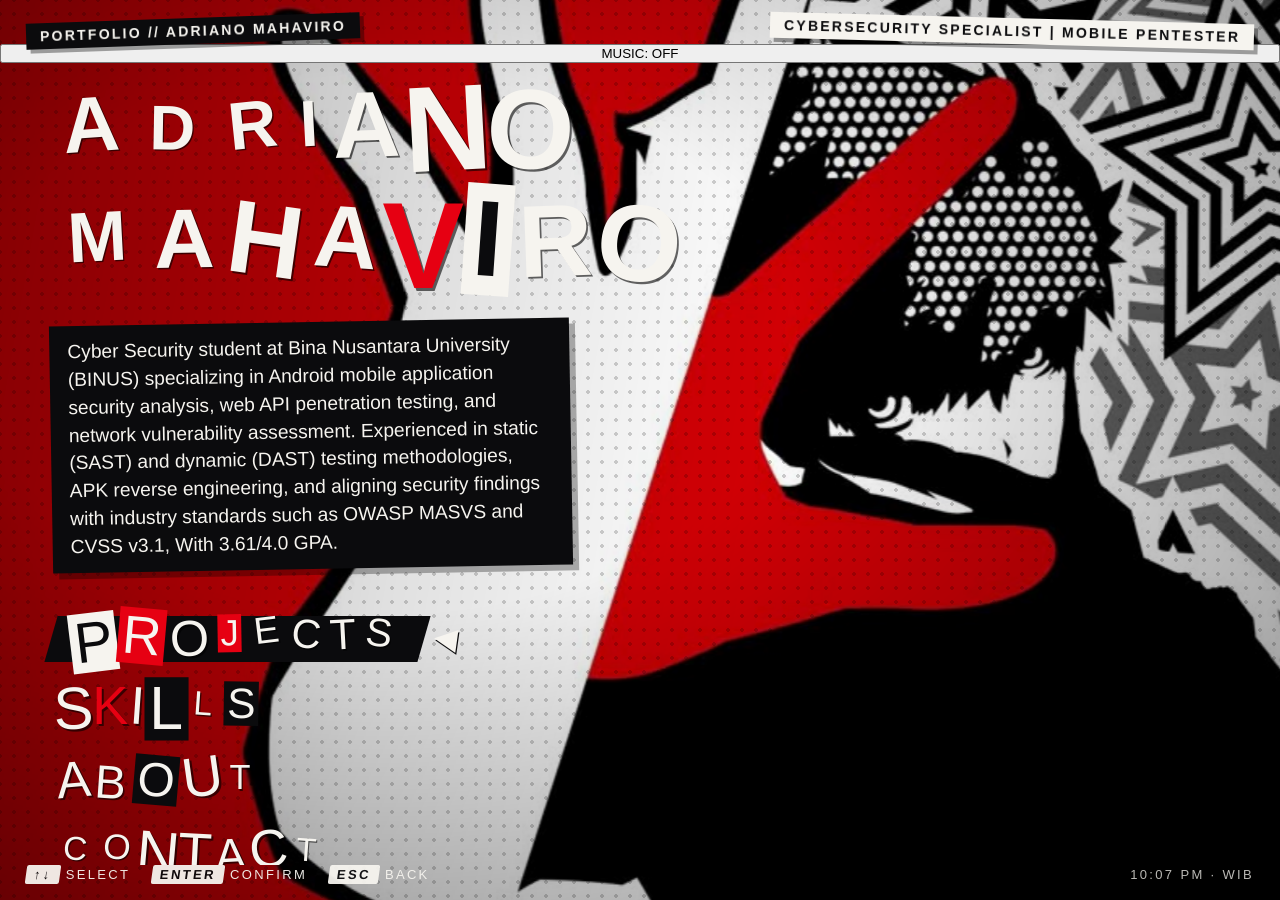
==== commit 8624d9b9: "Update index.html" ====
--- a/index.html
+++ b/index.html
@@ -48,13 +48,17 @@
 <!-- Custom animated cursor + select sound -->
 <div id="cursor" aria-hidden="true"></div>
 <audio id="sfx-select" src="assets/sfx/select.mp3" preload="auto"></audio>
+<audio id="bgm" src="/P5 OST 04 Life Will Change.mp3" loop preload="auto"></audio>
+
 
 <div id="shell">
   <div id="hud-top">
     <div class="hud-tag">Portfolio // Adriano Mahaviro</div>
     <div class="hud-tag alt">Cybersecurity Specialist | Mobile Pentester</div>
   </div>
-
+<button id="music-toggle" type="button" aria-label="Play background music" aria-pressed="false">
+    MUSIC: OFF
+  </button>
   <div id="stage">
 
     <!-- HOME -->
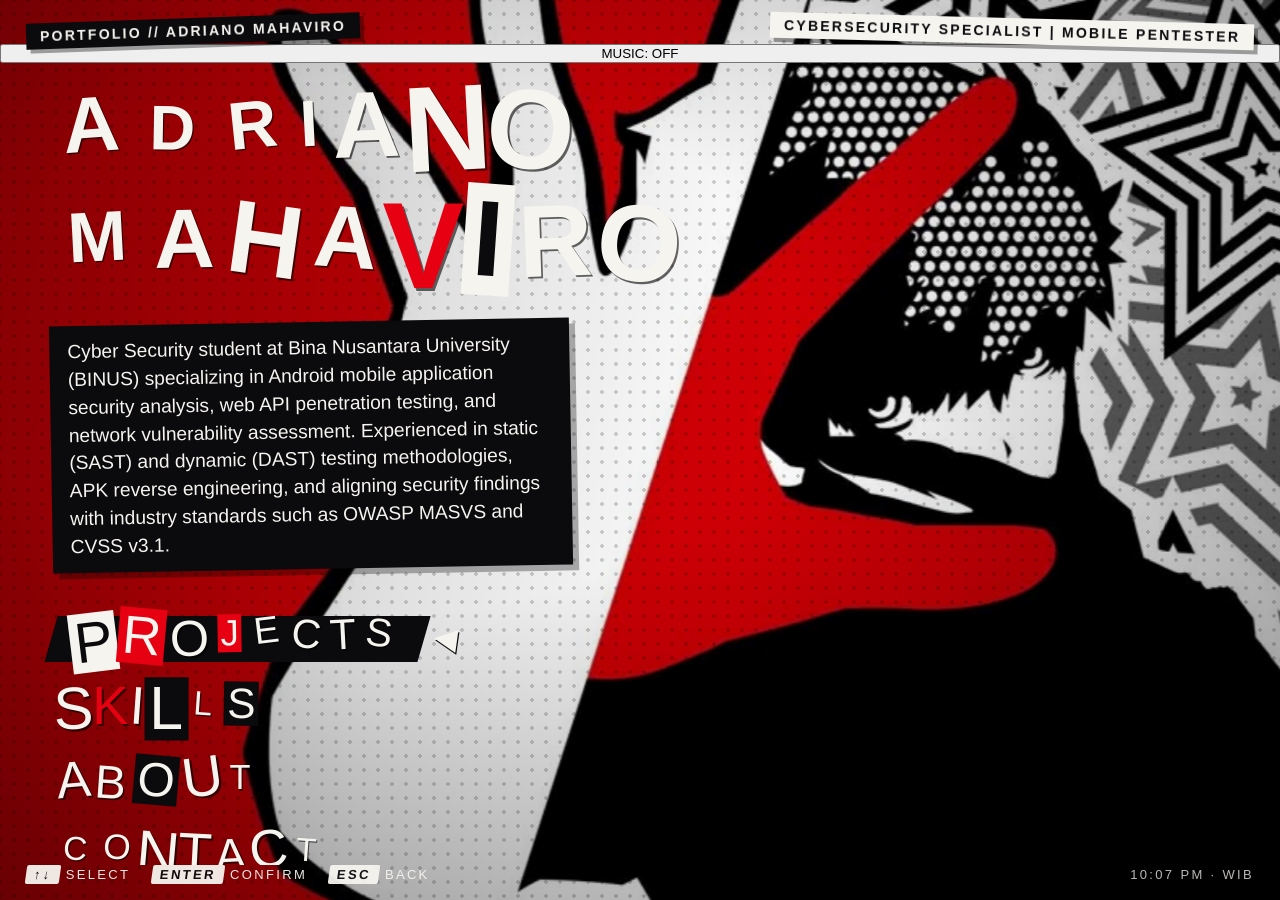
==== commit 144a58e6: "Update index.html" ====
--- a/index.html
+++ b/index.html
@@ -45,20 +45,20 @@
   <div class="flash"></div>
 </div>
 
-<!-- Custom animated cursor + select sound -->
+<!-- Custom animated cursor + audio -->
 <div id="cursor" aria-hidden="true"></div>
 <audio id="sfx-select" src="assets/sfx/select.mp3" preload="auto"></audio>
-<audio id="bgm" src="/P5 OST 04 Life Will Change.mp3" loop preload="auto"></audio>
-
+<audio id="bgm" src="assets/Music/P5%20OST%2004%20Life%20Will%20Change.mp3" loop preload="auto"></audio>
 
 <div id="shell">
   <div id="hud-top">
     <div class="hud-tag">Portfolio // Adriano Mahaviro</div>
     <div class="hud-tag alt">Cybersecurity Specialist | Mobile Pentester</div>
   </div>
-<button id="music-toggle" type="button" aria-label="Play background music" aria-pressed="false">
+  <button id="music-toggle" type="button" aria-label="Play background music" aria-pressed="false">
     MUSIC: OFF
   </button>
+
   <div id="stage">
 
     <!-- HOME -->
@@ -69,7 +69,7 @@
         <span class="ransom" data-ransom="MAHAVIRO"></span>
       </h1>
       <p id="tagline">
-        Cyber Security student at Bina Nusantara University (BINUS) specializing in Android mobile application security analysis, web API penetration testing, and network vulnerability assessment. Experienced in static (SAST) and dynamic (DAST) testing methodologies, APK reverse engineering, and aligning security findings with industry standards such as OWASP MASVS and CVSS v3.1, With 3.61/4.0 GPA.
+        Cyber Security student at Bina Nusantara University (BINUS) specializing in Android mobile application security analysis, web API penetration testing, and network vulnerability assessment. Experienced in static (SAST) and dynamic (DAST) testing methodologies, APK reverse engineering, and aligning security findings with industry standards such as OWASP MASVS and CVSS v3.1.
       </p>
       <nav id="menu" aria-label="Sections">
         <button class="menu-item sel" data-target="projects">
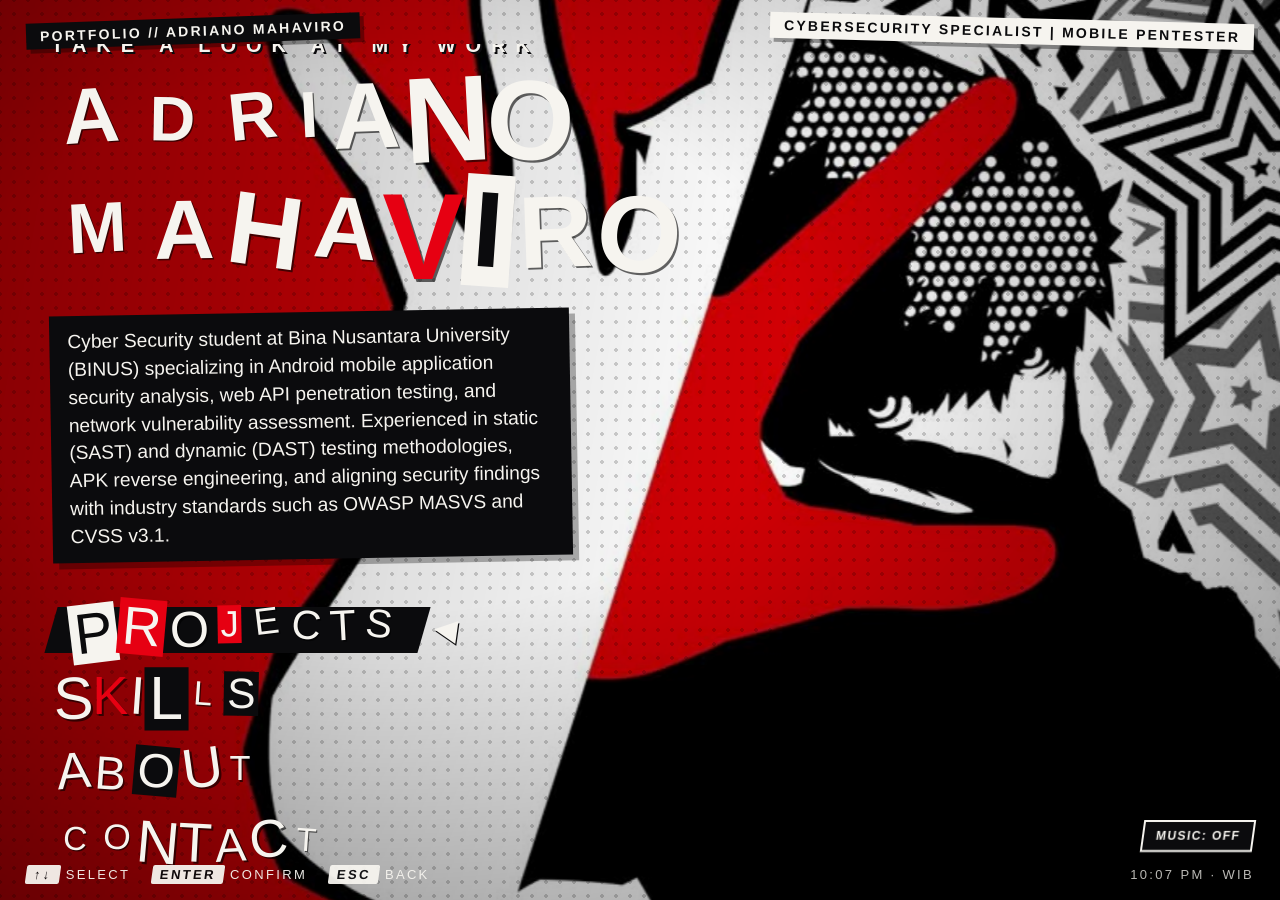
==== commit 312dc027: "Update index.html" ====
--- a/index.html
+++ b/index.html
@@ -48,7 +48,7 @@
 <!-- Custom animated cursor + audio -->
 <div id="cursor" aria-hidden="true"></div>
 <audio id="sfx-select" src="assets/sfx/select.mp3" preload="auto"></audio>
-<audio id="bgm" src="assets/Music/P5%20OST%2004%20Life%20Will%20Change.mp3" loop preload="auto"></audio>
+<audio id="bgm" src="P5 OST 04 Life Will Change.mp3" loop preload="auto"></audio>
 
 <div id="shell">
   <div id="hud-top">
--- a/css/style.css
+++ b/css/style.css
@@ -73,6 +73,18 @@
   display:inline-block;background:var(--white);color:var(--black);
   padding:2px 8px;margin-right:6px;font-weight:700;transform:skewX(-8deg);
   border-radius:2px;
+}
+#music-toggle{
+  appearance:none;display:inline-flex;align-items:center;justify-content:center;
+  position:fixed;top:auto;left:auto;right:26px;bottom:48px;z-index:5;
+  width:auto;min-width:0;
+  border:2px solid var(--white);background:var(--black);color:var(--white);
+  padding:7px 12px;cursor:pointer;
+  font:700 12px 'Archivo Black','Arial Black',Impact,sans-serif;
+  letter-spacing:.12em;transform:skewX(-8deg);
+}
+#music-toggle:hover,#music-toggle:focus-visible{
+  outline:none;background:var(--white);color:var(--black);
 }
 #stage{flex:1;position:relative;overflow:hidden;}
 
@@ -517,6 +529,7 @@
 @media (max-width:700px){
   .skill-row .name{width:130px;font-size:14px;}
   #hud-bottom{font-size:11px;gap:12px;flex-wrap:wrap;}
+  #music-toggle{right:14px;bottom:12px;}
   .grid{
   display:grid;grid-template-columns:repeat(auto-fill,minmax(330px,1fr));
   gap:26px 34px;padding-top:14px;
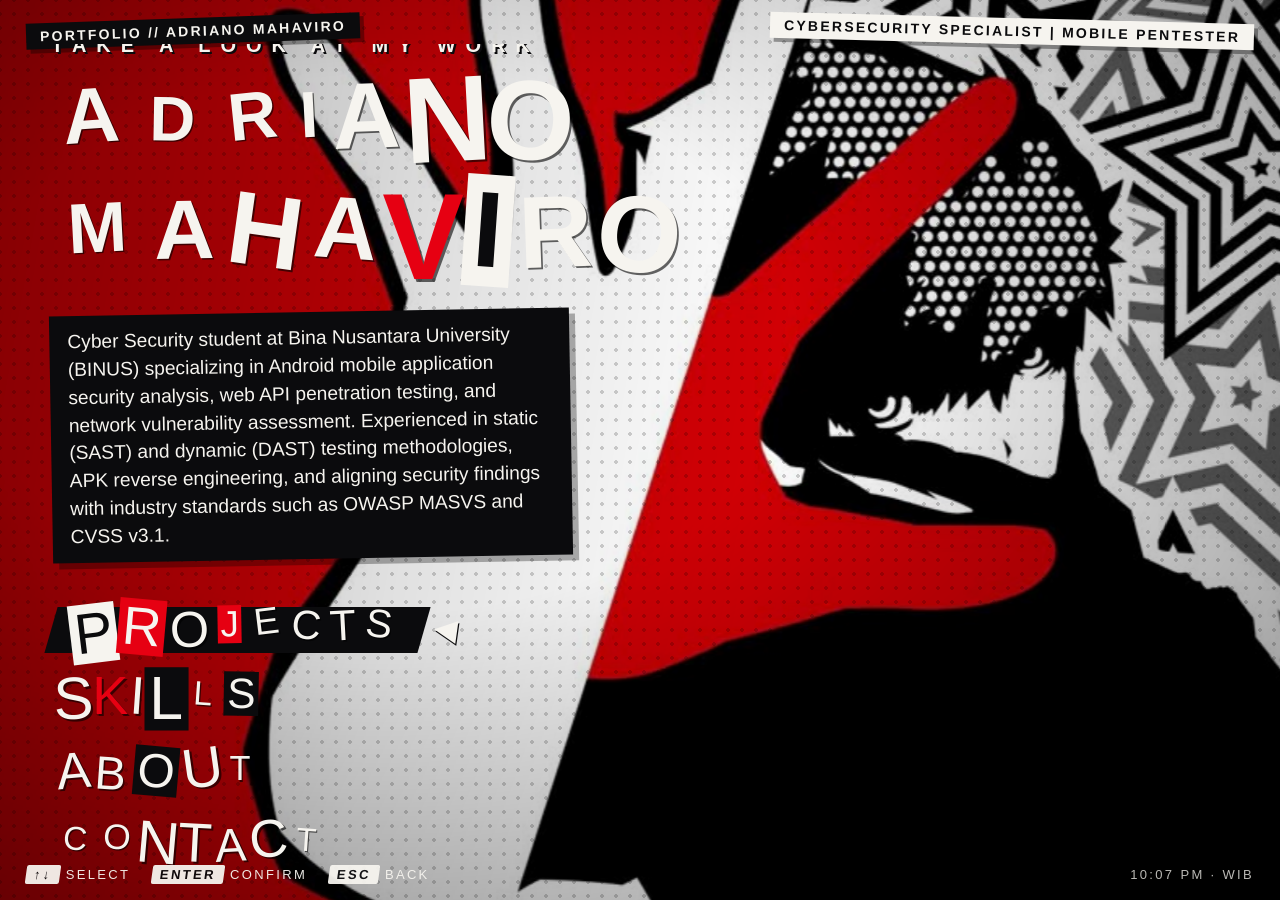
==== commit 73af23d2: "Update index.html" ====
--- a/index.html
+++ b/index.html
@@ -48,16 +48,14 @@
 <!-- Custom animated cursor + audio -->
 <div id="cursor" aria-hidden="true"></div>
 <audio id="sfx-select" src="assets/sfx/select.mp3" preload="auto"></audio>
-<audio id="bgm" src="P5 OST 04 Life Will Change.mp3" loop preload="auto"></audio>
+<audio id="bgm" src="./P5%20OST%2004%20Life%20Will%20Change.mp3" loop preload="auto"></audio>
 
 <div id="shell">
   <div id="hud-top">
     <div class="hud-tag">Portfolio // Adriano Mahaviro</div>
     <div class="hud-tag alt">Cybersecurity Specialist | Mobile Pentester</div>
   </div>
-  <button id="music-toggle" type="button" aria-label="Play background music" aria-pressed="false">
-    MUSIC: OFF
-  </button>
+ 
 
   <div id="stage">
 
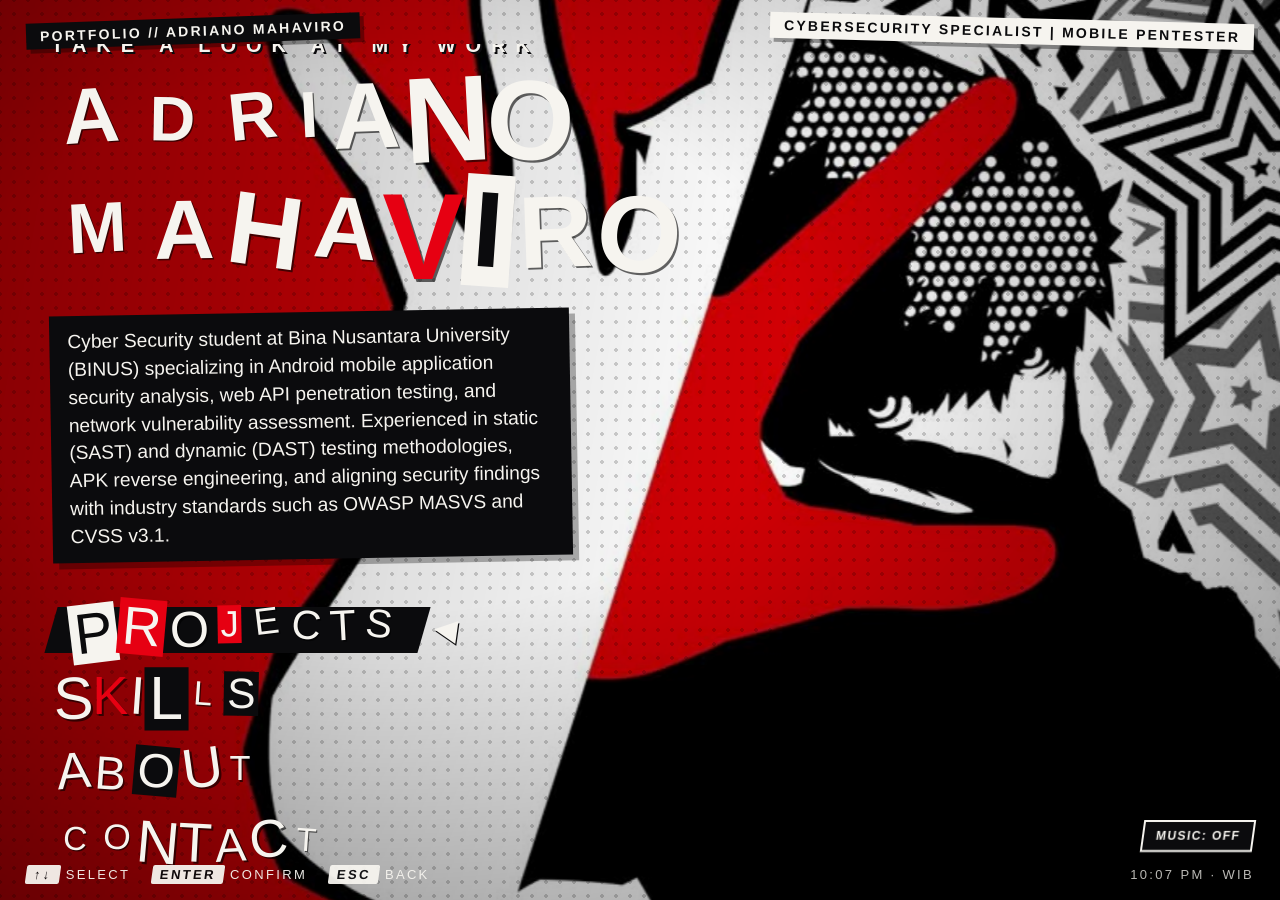
==== commit d0346a9e: "Update index.html" ====
--- a/index.html
+++ b/index.html
@@ -55,7 +55,9 @@
     <div class="hud-tag">Portfolio // Adriano Mahaviro</div>
     <div class="hud-tag alt">Cybersecurity Specialist | Mobile Pentester</div>
   </div>
- 
+  <button id="music-toggle" type="button" aria-label="Play background music" aria-pressed="false">
+    MUSIC: OFF
+  </button>
 
   <div id="stage">
 
